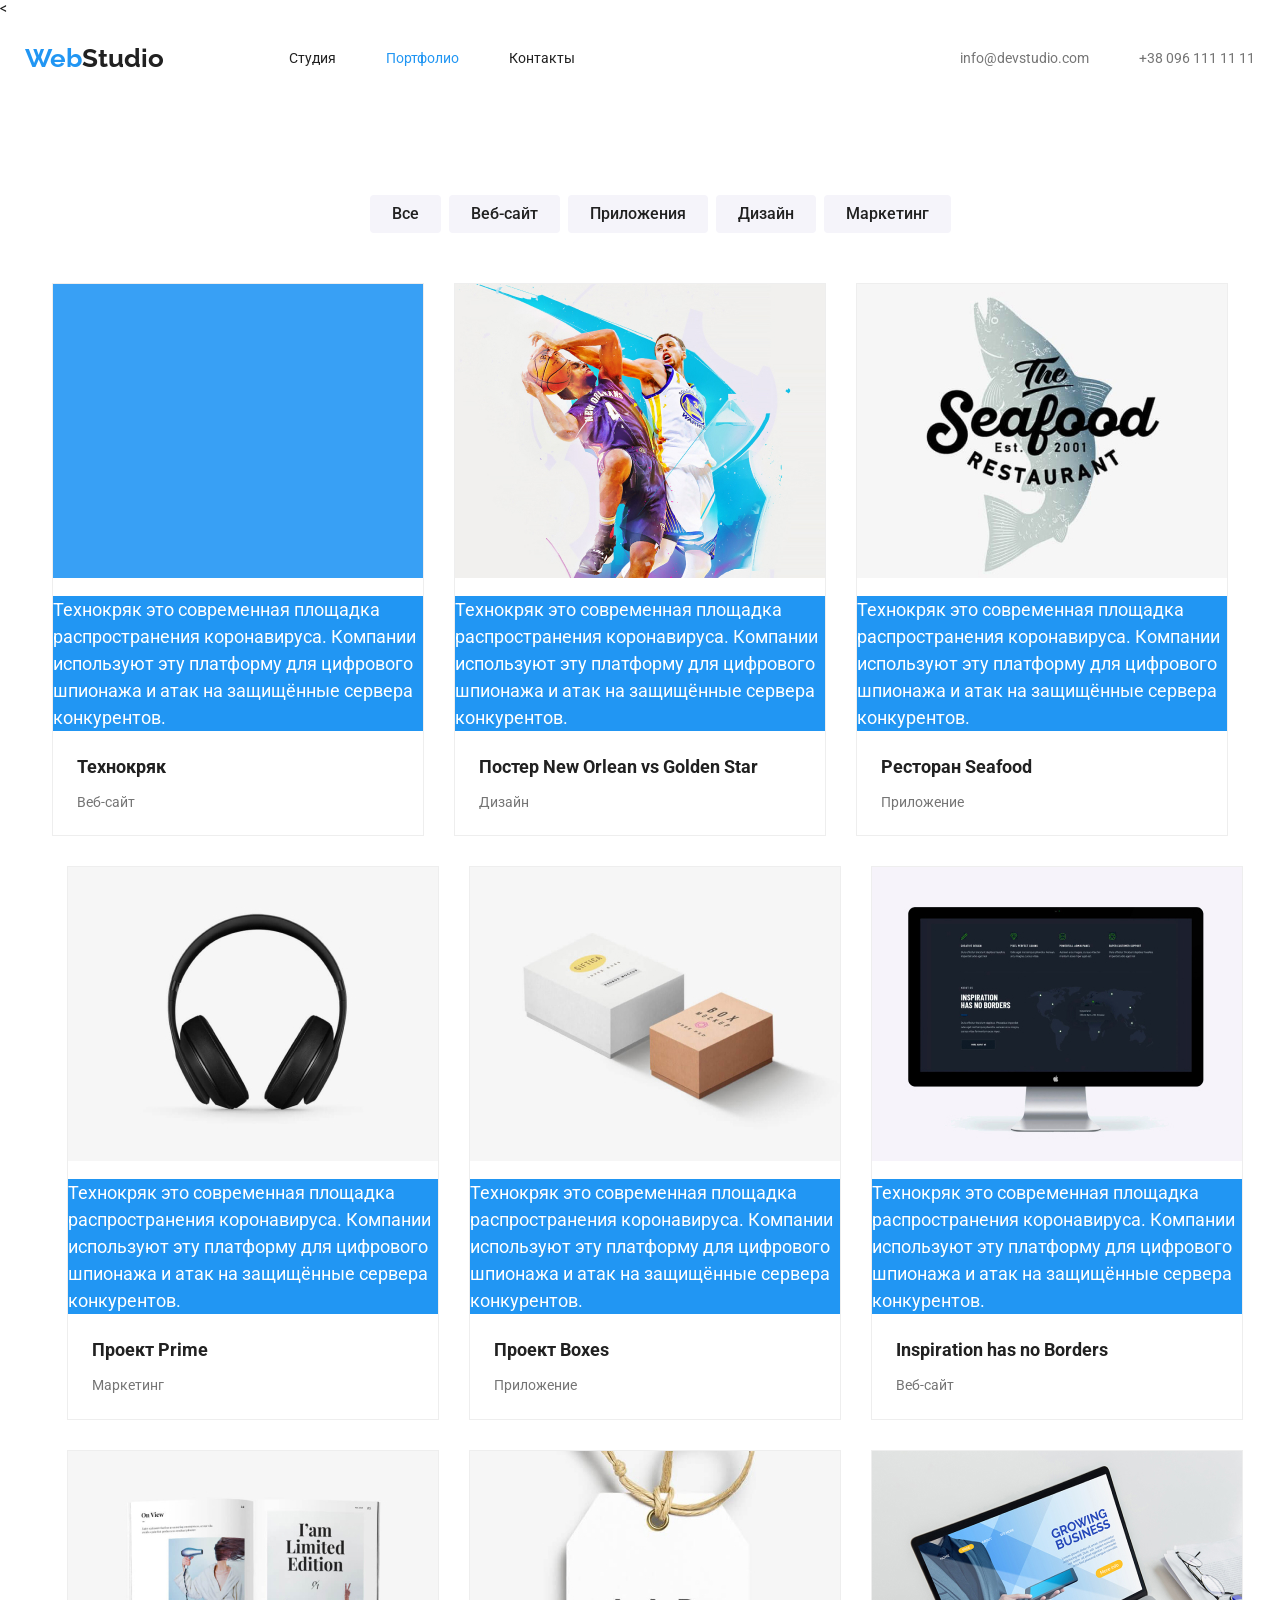
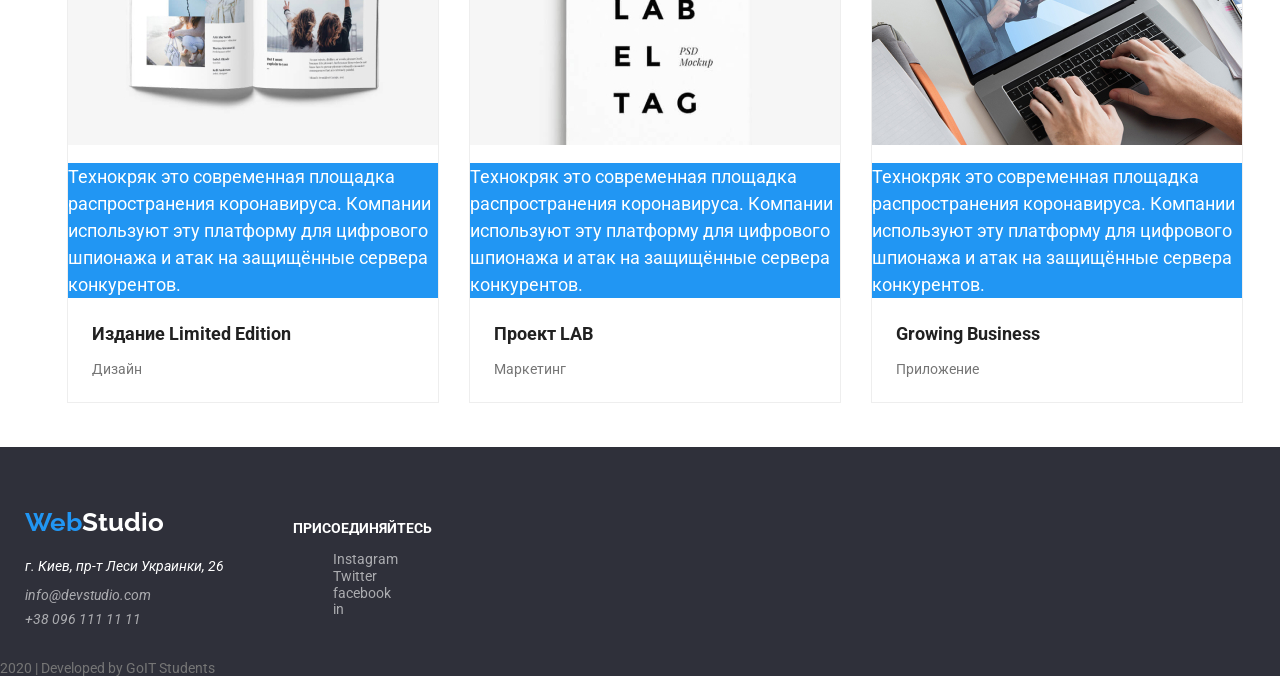
==== portfolio.html @ cf1621a4 "Геометрия элемента Внутренние и внешние отступы" ====
<!DOCTYPE html>
<html lang="en">
<head>
<meta charset="UTF-8">
<title>Portfolio</title>

<link href="https://fonts.googleapis.com/css2?family=Raleway:wght@700&family=Roboto:wght@400;700&display=swap" rel="stylesheet">

<link rel="stylesheet" type="text/css" href="./css/normalize.css">

<link rel="stylesheet" type="text/css" href="./css/styles.css">

</head>
<body>
 <header>
      < <div class="container">
         <nav class="main-nav">
              <a href="#" class="logo-navigac"><span>Web</span>Studio</a>
              <ul class="site-nav">
              <li class="item"><a href="./index.html" class="navigac perehod">Студия</a></li>
              <li class="item"><a href="#" class="navigac current">Портфолио</a></li>
              <li class="item"><a href="#" class="navigac">Контакты</a></li>
              </ul>
         
                   <ul class="adres-nav">
                   <li class="adres-item"><a href ="mailto:info@devstudio.com" class="contact">info@devstudio.com</a></li>
                   <li class="adres-item"><a href="tel:+380961111111" class="contact">+38 096 111 11 11</a></li>
                </ul>
          </nav>
      </div>  
 </header> 
 <main>
    <div class="container">
      <section> 
        <ul class="vse-knopki">
            <li class="list-vse"><a href="#" class="button">Все</a></li>
            <li class="list-vse"><a href="#" class="button">Веб-сайт</a></li>
            <li class="list-vse"><a href="#" class="button">Приложения</a></li>
             <li class="list-vse"><a href="#" class="button">Дизайн</a></li>
             <li class="list-vse"><a href="#" class="button">Маркетинг</a></li>
        </ul>
   </section>
 

   <section>
           <ul class="galeri">
              <li class="galeri-list"><a href="#">
               <img src="images/text.jpg" alt="text"/>
               <p class="text-box">Технокряк это современная площадка 
                 распространения коронавируса. Компании 
                 используют эту платформу для цифрового 
                 шпионажа и атак на защищённые сервера конкурентов.</p>
               <p class="title-box"><strong>Технокряк</strong></p>
               <p class="subtitle text-stile">Веб-сайт</p>
               </a>
              </li>
         
        <li class="galeri-list">
         <a href="#">
           <img src="images/poster.jpg" alt="poster"/>
           <p class="text-box">Технокряк это современная площадка 
            распространения коронавируса. Компании 
            используют эту платформу для цифрового 
            шпионажа и атак на защищённые сервера конкурентов.</p>
            <p class="title-box"><strong>Постер New Orlean vs Golden Star</strong></p>
             <p class="subtitle text-stile">Дизайн</p>
         </a>
       </li>

        <li class="galeri-list">
          <a href="#">
           <img src="images/restoran.jpg" alt="rest"/>
           <p class="text-box">Технокряк это современная площадка 
            распространения коронавируса. Компании 
            используют эту платформу для цифрового 
            шпионажа и атак на защищённые сервера конкурентов.</p>
          <p class="title-box"><strong>Ресторан Seafood</strong></p>
          <p class="subtitle text-stile">Приложение</p>
          </a>
       </li>
        
       <li class="galeri-list">
        <a href="#">
         <img src="images/garnitura.jpg" alt="garnitura"/>
         <p class="text-box">Технокряк это современная площадка 
           распространения коронавируса. Компании 
           используют эту платформу для цифрового 
           шпионажа и атак на защищённые сервера конкурентов.</p>
            <p class="title-box"><strong>Проект Prime</strong></p>
            <p class="subtitle text-stile">Маркетинг</p>
        </a>
       </li>
         <li class="galeri-list">
           <a href="#">
             <img src="images/korob.jpg" alt="boxes"/>
           <p class="text-box">Технокряк это современная площадка 
             распространения коронавируса. Компании 
             используют эту платформу для цифрового 
             шпионажа и атак на защищённые сервера конкурентов.</p>
           <p class="title-box"><strong>Проект Boxes</strong></p>
           <p class="subtitle text-stile">Приложение</p>
           </a>
         </li>
         <li class="galeri-list">
           <a href="">
             <img src="images/dizain.jpg" alt="monitor"/>
           <p class="text-box">Технокряк это современная площадка 
             распространения коронавируса. Компании 
             используют эту платформу для цифрового 
             шпионажа и атак на защищённые сервера конкурентов.</p>
            <p class="title-box"><strong>Inspiration has no Borders</strong></p>
            <p class="subtitle text-stile">Веб-сайт</p>
           </a>
         </li>
      
         <li class="galeri-list">
            <a href="#">
             <img src="images/book.jpg" alt="book"/>
             <p class="text-box">Технокряк это современная площадка 
              распространения коронавируса. Компании 
              используют эту платформу для цифрового 
              шпионажа и атак на защищённые сервера конкурентов.</p>
             <p class="title-box"><strong>Издание Limited Edition</strong></p>
             <p class="subtitle text-stile">Дизайн</p>
            </a>
         </li>

         <li class="galeri-list">
             <a href="#">
               <img src="images/lab.jpg" alt="lab"/>
             <p class="text-box">Технокряк это современная площадка 
               распространения коронавируса. Компании 
               используют эту платформу для цифрового 
               шпионажа и атак на защищённые сервера конкурентов.</p>
             <p class="title-box"><strong>Проект LAB</strong></p>
             <p class="subtitle text-stile">Маркетинг</p>
             </a>
         </li>

         <li class="galeri-list">
             <a href="#">
               <img src="images/destop.jpg" alt="komp"/>
             <p class="text-box">Технокряк это современная площадка 
               распространения коронавируса. Компании 
               используют эту платформу для цифрового 
               шпионажа и атак на защищённые сервера конкурентов.</p>
             <p class="title-box"><strong>Growing Business</strong></p>
             <p class="subtitle text-stile">Приложение</p>
             </a>
         </li>
       </ul>
 </section>     
</main>
    </div>
      
    
    <footer>

      <div class="container">
  
        <div class="container-foter">
          <div>
              <a href="#" class="logo-footer"><span>Web</span>Studio</a>
          <address>
              <p class="podval">г. Киев, пр-т Леси Украинки, 26</p>
  
              <ul class="link-footer">
              </li>
              <li><a href ="mailto:info@devstudio.com" class="adres-footer">info@devstudio.com</a>
              </li>    
              <li><a href="tel:+380961111111" class="adres-footer" >+38 096 111 11 11</a>
              </li>
              </ul>
          </address>
          </div>
              
          <div class="prisoedinenie">
              <p class="zaglawn">присоединяйтесь</p>
              <ul>
                 <li class="soc-seti"><a href="#" aria-label="instagram">Instagram</a></li>
                 <li class="soc-seti"><a href="#" aria-label="Twitter">Twitter</a></li>
                 <li class="soc-seti"><a href="#" aria-label="Twitter">facebook</a></li>
                 <li class="soc-seti"><a href="#" aria-label="linkedin">in</a></li>
               </ul>
      </div>    
      
  
      </div>
        </div>
            
              <p class="copirayt">2020 | Developed by GoIT Students</p>
       </footer>
  

</body>
</html>
---- css/styles.css ----
:root {
    --primary-text-color: #212121;
    --primery-fon: #FFFFFF;
    --stile-text-color: #757575;
    --color-fon-button: #F5F4FA;
     --button-text-activ:#FFFFFF;
    --activ-button-color: #2196F3;
    --activ-text-color:  #2196F3;
    --footer-fon-color: #2F303A;
    --footer-text-color: #FFFFFF;
    --logo-color: #2196F3;
    --section-komanda-color: #F5F4FA;
    --color-adress-footer: rgba(255, 255, 255, 0.6);
    --text-fon: rgba(47, 48, 58, 0.8);  
    --color-zagolovka: #FFFFFF;
    --color-border: #EEEEEE;}

body { color: var(--primary-text-color);
font-family: Roboto, sans-serif;
font-size: 14px;
background-color: var(--primery-fon);
}

li {list-style: none;
    margin-left: 0;}

/*navigac*/

.navigac:hover, .navigac:focus,
.contact:hover, .contact:focus
{color: var(--activ-text-color);
     }
    
.perehod:activ {
    color: var(--activ-text-color);
}     


.contact {color: var(--stile-text-color);
    line-height: 1.14;
           }
/*aktivnaya ssulka*/
.current {color: var(--activ-text-color);}

.container {
    width: 1230px;
    margin-left: auto;
    margin-right: auto;
    padding-left: 15px;
    padding-right: 15px;
}

/*ссылки навигации*/
.main-nav {display: flex;
align-items: center;
}

img {display: block;}

span {color: var(--logo-color);}

/*nash logotip*/
.logo-navigac {font-family: Raleway, cursive;
    font-size: 26px;
    font-weight: bold;
    line-height: 1.19;
margin-right: 85px;}    


.site-nav {display: flex;
margin-top: 0;
margin-bottom: 0;
}


.site-nav .item + .item { margin-left: 50px;}

/* menu */ 
.navigac {display: block;
    padding-top: 32px;
    padding-bottom: 32px;
    margin-top: 0;
    margin-bottom: 0;

line-height: 1.5;}

.adres-nav {display: flex;
margin-left: auto;}

.adres-nav .adres-item + .adres-item {margin-left: 50px;}



.shapka {    
        text-align: center;
           }  
.baner {margin-top: 200px;
    font-size: 44px;
    line-height: 1.88;
    color: var(--button-text-activ);
    text-transform: uppercase;
    background-color: var(--text-fon) }   
 

     /*centralnaya knopka*/  
.btn-start {
display: inline-block;
background-color: var(--activ-button-color);
border-radius: 4px;
color: var(--footer-text-color);
padding: 10px 32px;
font-size: 16px;
font-weight: 700;
line-height: 1.9;
margin-top: 30px;}   


/* 4 preimyshestva */
.advantages {display: flex;
    padding-top: 94px;
    padding-left: 0;
justify-content: center;
margin: 0;}

.advantages .list-advantages + .list-advantages{ margin-left: 30px;}

.list-advantages {width: 270px;
   }

.title-advantages {margin-top: 30px;
    margin-bottom: 0;
}

.zaglawn {
    font-weight: 700;
    text-transform: uppercase;
    line-height: 1.14;
          }

.text-pole {
            line-height: 1.7;
        color: var(--stile-text-color);
        margin-top: 10px;
        margin-bottom: 0;
         }          


/* fon 3 elementov na preimyshestvax*/
.rabota {text-align: center;}

.title-section   {
    margin-top: 94px;
    margin-bottom: 50px;

    font-size: 36px;
       display: inline-block;
    line-height: 1.7;
    }   

.works { display: flex; justify-content: center;
padding-left: 0;
margin-top: 0;
margin-bottom: 0;}


.works .works-list + .works-list {margin-left: 30px;}

.list-works {width: 370px;}

h2 {color: var(--button-text-activ);
    background-color: var(--text-fon);
   padding-top: 27px;
padding-bottom: 27px;
margin-bottom: 94px;
}

/* komanda 4 elementa*/

.komanda {background-color: var(--section-komanda-color);
 text-align: center; }

.sotrudnik {display: flex;
    justify-content: center;
  padding-bottom: 94px;
margin-top: 0;
margin-bottom: 0;
padding-left: 0;} 

.sotrudnik .sotrudnik-list + .sotrudnik-list {
    margin-left: 30px;
}

h3 { display: inline-block;
    margin-top: 30px;
    margin-bottom: 0;
    
font-size: 16px;
line-height: 1.9;}

.social-links { margin-top: 10px;
    margin-bottom: 16px;
    
    line-height: 1.8; 
    color: var(--stile-text-color);}


/* postoyannue klientu */

.klientu {text-align: center;}

.klientu-list {display: flex; margin-top: 0;
margin-bottom: 94px;}

.klientu-list .klientu-items + .klientu-items {margin-left: 30px;}

/* footer*/
footer {font-family: Roboto;
    color: var(--footer-text-color);
    background-color: var(--footer-fon-color);
     font-size: 14px;
  line-height: 1.19;
  padding-top: 60px;
      }

.container-foter {display: flex;
}    

.podval {margin-top: 20px;
margin-bottom: 0;}

.link-footer {padding-left: 0;
    margin-top: 9px;
}

.prisoedinenie {margin-left: 69px;}

.logo-footer {
    color: var(--footer-text-color);
    font-family: Raleway;
    font-style: normal;
    font-weight: bold;
    font-size: 26px;
   }

.adres-footer {color: var(--color-adress-footer) ; 
    line-height: 1.7;
      } 



.soc-seti > a {color: var(--color-adress-footer);}


 
.copirayt {color: var(--stile-text-color);}



      /* Vkladka Portfolio*/
.button 
        {display: inline-block;
        background-color: var(--color-fon-button);
        border-radius: 4px;
         padding: 6px 22px;
         font-size: 16px;
         font-weight: 500;
         line-height: 1.6;}

.button:hover,
.button:focus {
    background-color: var(--activ-button-color);
    color: var(--button-text-activ);
           }         

.vse-knopki{display: flex;
justify-content: center;
margin-bottom: 50px;
margin-top: 0;
margin-top: 94px;}

.vse-knopki .list-vse + .list-vse {margin-left: 8px;}

.galeri {display: flex;
    flex-wrap: wrap;
    padding-left: 0;
    margin-top: 0;
    justify-content: center;
}

.galeri-list {width: 370px;
border: 1px solid var(--color-border);
margin-bottom: 30px;
}

.galeri .galeri-list + .galeri-list {margin-left: 30px;}


.text-box {color:#FFFFFF;
font-size: 18px;
line-height: 1.5;
background-color: #2196F3;}

.title-box {margin-left: 24px;
    font-size: 18px;
    line-height: 2;
    margin-bottom: 4px;
     }

.subtitle {margin-left: 24px;
    margin-top: 0;
    margin-bottom: 20px;
       line-height: 1.9;
       color: var(--stile-text-color);
       }
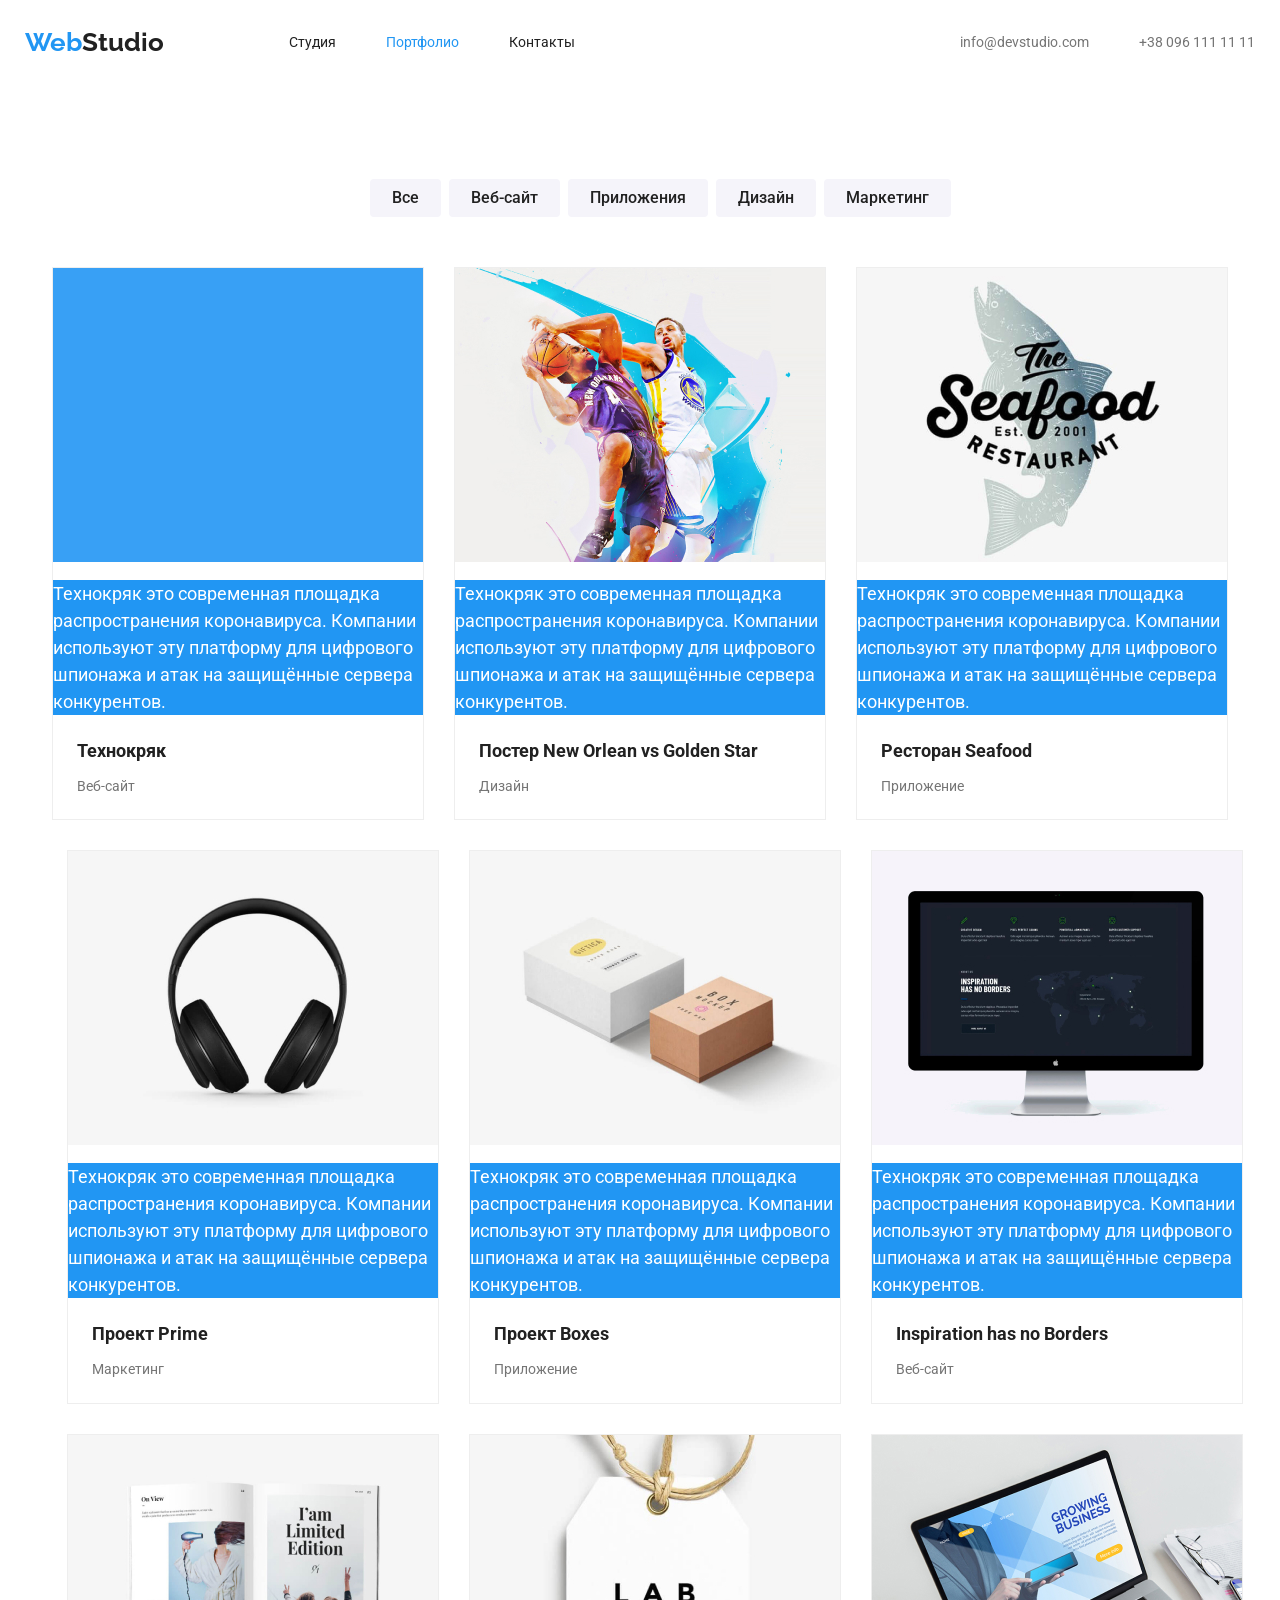
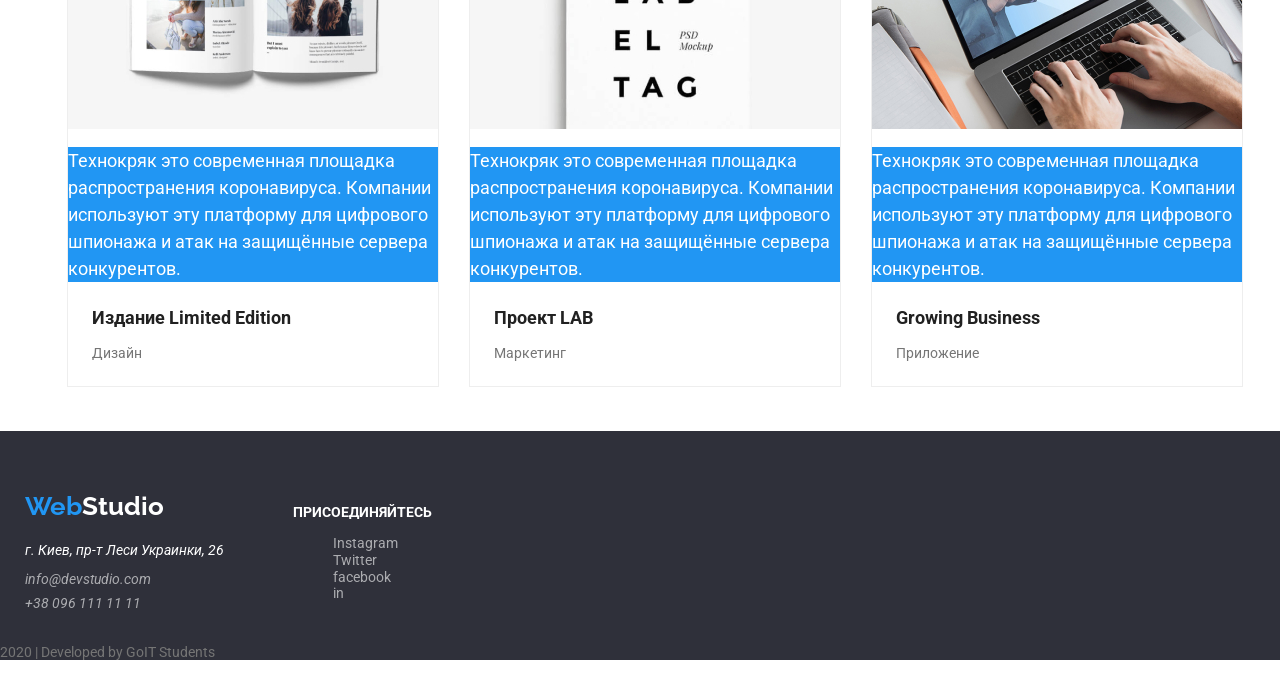
==== commit f67f5628: "удаление ошибки удаление ошибки" ====
--- a/portfolio.html
+++ b/portfolio.html
@@ -13,7 +13,7 @@
 </head>
 <body>
  <header>
-      < <div class="container">
+      <div class="container">
          <nav class="main-nav">
               <a href="#" class="logo-navigac"><span>Web</span>Studio</a>
               <ul class="site-nav">
@@ -149,9 +149,10 @@
              </a>
          </li>
        </ul>
- </section>     
+ </section> 
+</div>    
 </main>
-    </div>
+   
       
     
     <footer>
@@ -165,7 +166,6 @@
               <p class="podval">г. Киев, пр-т Леси Украинки, 26</p>
   
               <ul class="link-footer">
-              </li>
               <li><a href ="mailto:info@devstudio.com" class="adres-footer">info@devstudio.com</a>
               </li>    
               <li><a href="tel:+380961111111" class="adres-footer" >+38 096 111 11 11</a>
@@ -190,7 +190,5 @@
             
               <p class="copirayt">2020 | Developed by GoIT Students</p>
        </footer>
-  
-
 </body>
 </html>
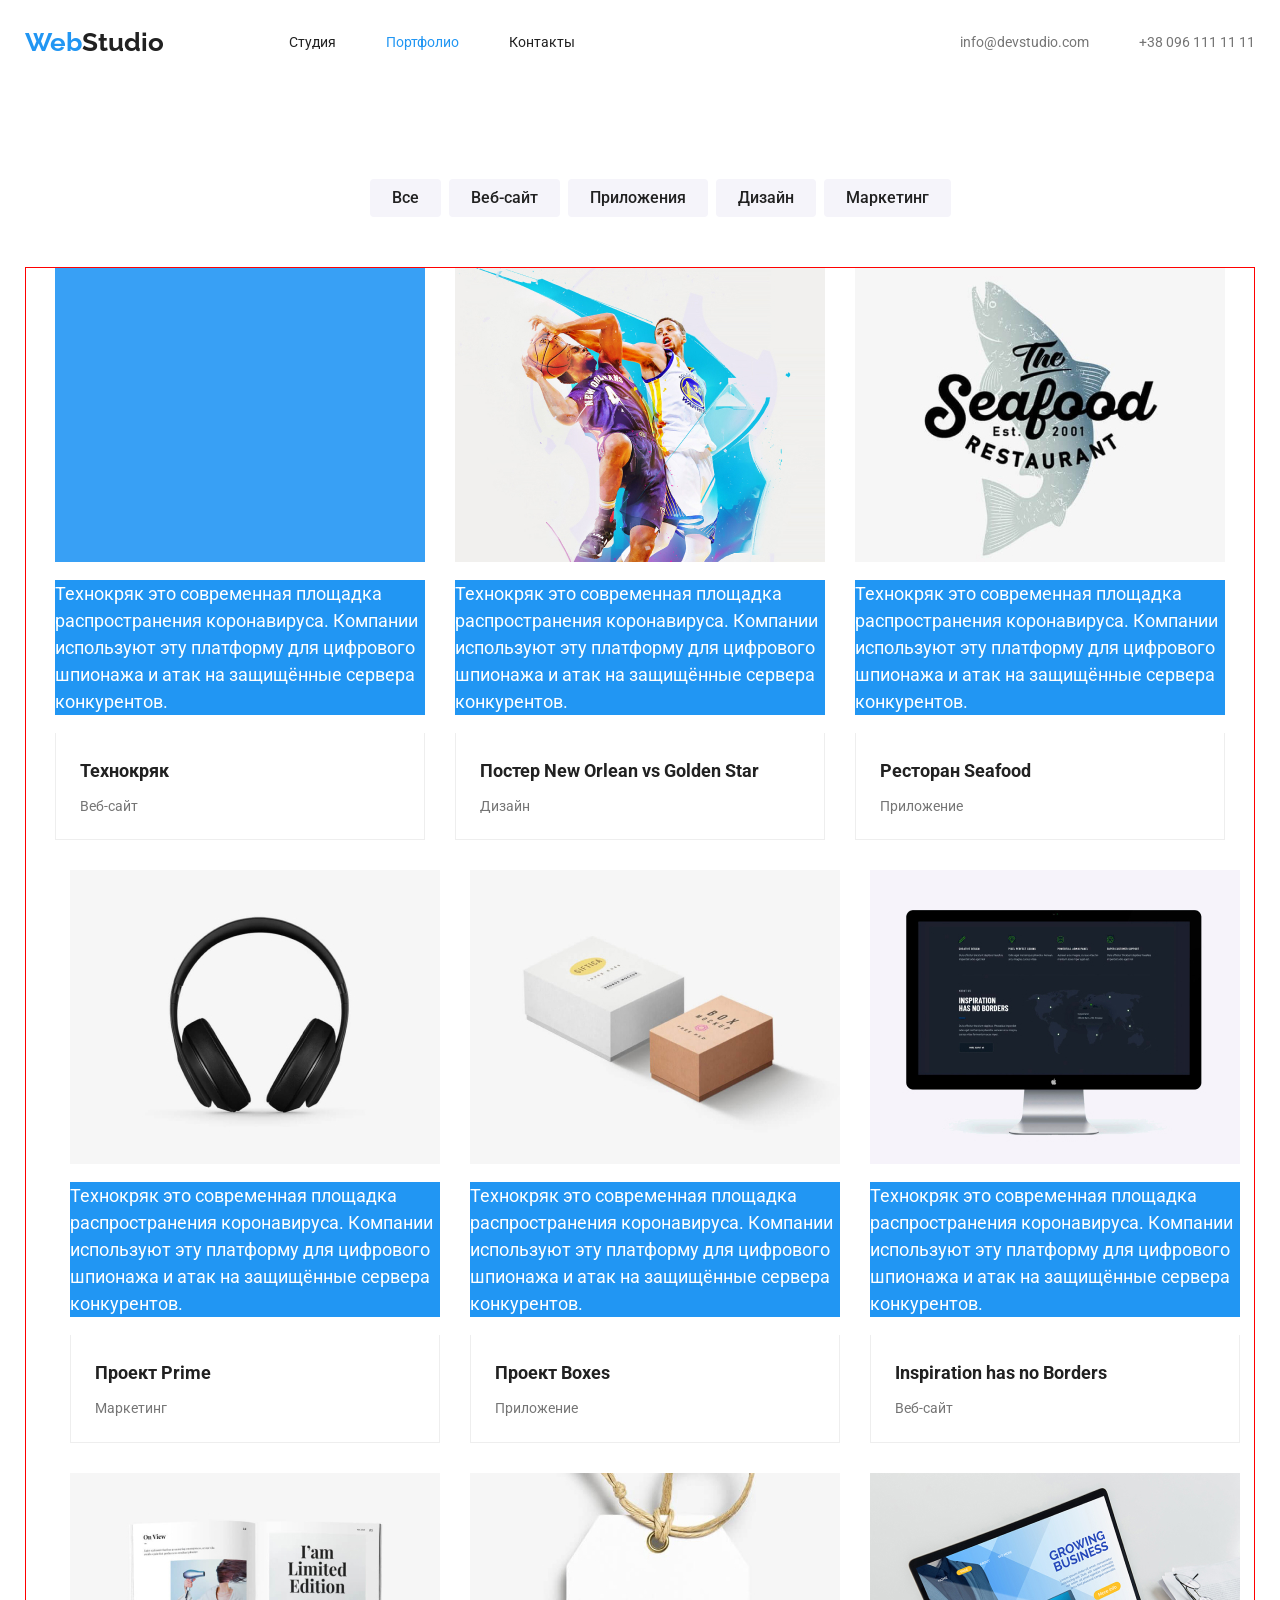
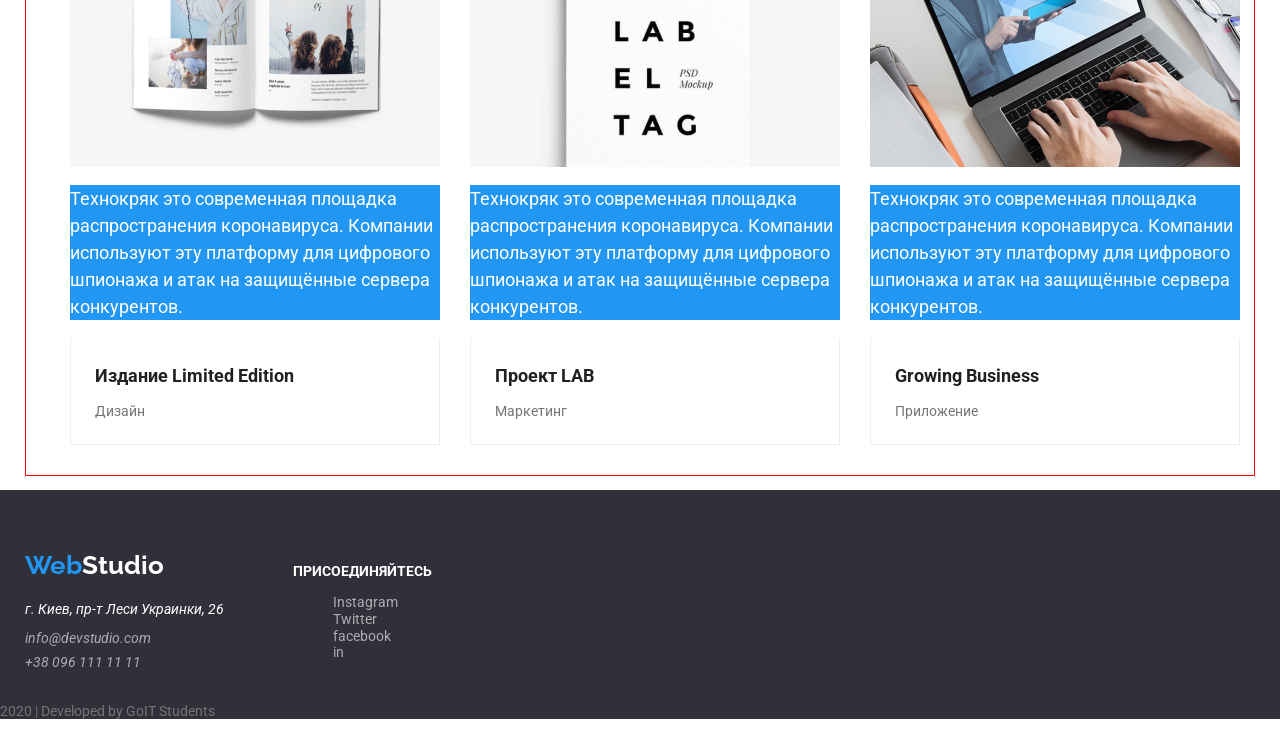
==== commit fa292a32: "Бордер на карточку Добавляем левый, правый и нижний бордер" ====
--- a/portfolio.html
+++ b/portfolio.html
@@ -50,9 +50,12 @@
                  распространения коронавируса. Компании 
                  используют эту платформу для цифрового 
                  шпионажа и атак на защищённые сервера конкурентов.</p>
-               <p class="title-box"><strong>Технокряк</strong></p>
-               <p class="subtitle text-stile">Веб-сайт</p>
-               </a>
+                 <div class="cart-content">
+                  <p class="title-box"><strong>Технокряк</strong></p>
+                  <p class="subtitle text-stile">Веб-сайт</p>
+                  </a>
+                 </div>
+             
               </li>
          
         <li class="galeri-list">
@@ -62,8 +65,11 @@
             распространения коронавируса. Компании 
             используют эту платформу для цифрового 
             шпионажа и атак на защищённые сервера конкурентов.</p>
+           <div class="cart-content">
             <p class="title-box"><strong>Постер New Orlean vs Golden Star</strong></p>
-             <p class="subtitle text-stile">Дизайн</p>
+            <p class="subtitle text-stile">Дизайн</p>
+           </div>
+            
          </a>
        </li>
 
@@ -74,8 +80,10 @@
             распространения коронавируса. Компании 
             используют эту платформу для цифрового 
             шпионажа и атак на защищённые сервера конкурентов.</p>
-          <p class="title-box"><strong>Ресторан Seafood</strong></p>
+          <div class="cart-content">
+            <p class="title-box"><strong>Ресторан Seafood</strong></p>
           <p class="subtitle text-stile">Приложение</p>
+          </div> 
           </a>
        </li>
         
@@ -86,9 +94,11 @@
            распространения коронавируса. Компании 
            используют эту платформу для цифрового 
            шпионажа и атак на защищённые сервера конкурентов.</p>
-            <p class="title-box"><strong>Проект Prime</strong></p>
+            <div class="cart-content">
+              <p class="title-box"><strong>Проект Prime</strong></p>
             <p class="subtitle text-stile">Маркетинг</p>
         </a>
+            </div>
        </li>
          <li class="galeri-list">
            <a href="#">
@@ -97,8 +107,10 @@
              распространения коронавируса. Компании 
              используют эту платформу для цифрового 
              шпионажа и атак на защищённые сервера конкурентов.</p>
-           <p class="title-box"><strong>Проект Boxes</strong></p>
-           <p class="subtitle text-stile">Приложение</p>
+           <div class="cart-content">
+            <p class="title-box"><strong>Проект Boxes</strong></p>
+            <p class="subtitle text-stile">Приложение</p>
+           </div>
            </a>
          </li>
          <li class="galeri-list">
@@ -108,9 +120,11 @@
              распространения коронавируса. Компании 
              используют эту платформу для цифрового 
              шпионажа и атак на защищённые сервера конкурентов.</p>
-            <p class="title-box"><strong>Inspiration has no Borders</strong></p>
+            <div class="cart-content">
+              <p class="title-box"><strong>Inspiration has no Borders</strong></p>
             <p class="subtitle text-stile">Веб-сайт</p>
            </a>
+            </div>
          </li>
       
          <li class="galeri-list">
@@ -120,8 +134,10 @@
               распространения коронавируса. Компании 
               используют эту платформу для цифрового 
               шпионажа и атак на защищённые сервера конкурентов.</p>
-             <p class="title-box"><strong>Издание Limited Edition</strong></p>
-             <p class="subtitle text-stile">Дизайн</p>
+             <div class="cart-content">
+              <p class="title-box"><strong>Издание Limited Edition</strong></p>
+              <p class="subtitle text-stile">Дизайн</p>
+             </div>
             </a>
          </li>
 
@@ -132,8 +148,10 @@
                распространения коронавируса. Компании 
                используют эту платформу для цифрового 
                шпионажа и атак на защищённые сервера конкурентов.</p>
-             <p class="title-box"><strong>Проект LAB</strong></p>
-             <p class="subtitle text-stile">Маркетинг</p>
+             <div class="cart-content">
+              <p class="title-box"><strong>Проект LAB</strong></p>
+              <p class="subtitle text-stile">Маркетинг</p>
+             </div>
              </a>
          </li>
 
@@ -144,8 +162,10 @@
                распространения коронавируса. Компании 
                используют эту платформу для цифрового 
                шпионажа и атак на защищённые сервера конкурентов.</p>
-             <p class="title-box"><strong>Growing Business</strong></p>
-             <p class="subtitle text-stile">Приложение</p>
+             <div class="cart-content">
+              <p class="title-box"><strong>Growing Business</strong></p>
+              <p class="subtitle text-stile">Приложение</p>
+             </div>
              </a>
          </li>
        </ul>
--- a/css/styles.css
+++ b/css/styles.css
@@ -186,6 +186,8 @@
 margin-bottom: 0;
 padding-left: 0;} 
 
+.fon-sotrudnik {background-color: var(--primery-fon) ;} 
+
 .sotrudnik .sotrudnik-list + .sotrudnik-list {
     margin-left: 30px;
 }
@@ -285,12 +287,23 @@
     padding-left: 0;
     margin-top: 0;
     justify-content: center;
+    border: 1px solid red;
 }
 
 .galeri-list {width: 370px;
-border: 1px solid var(--color-border);
 margin-bottom: 30px;
 }
+
+.cart-content {  
+     border-bottom: 1px solid var(--color-border);
+     border-left: 1px solid var(--color-border);
+     border-right: 1px solid var(--color-border);
+     padding-left: 24px;
+     padding-right: 24px;
+     padding-top: 20px;
+     padding-bottom: 20px;
+  }
+
 
 .galeri .galeri-list + .galeri-list {margin-left: 30px;}
 
@@ -300,15 +313,14 @@
 line-height: 1.5;
 background-color: #2196F3;}
 
-.title-box {margin-left: 24px;
+.title-box {margin-top: 0;
+    margin-bottom: 4px;
     font-size: 18px;
     line-height: 2;
-    margin-bottom: 4px;
-     }
-
-.subtitle {margin-left: 24px;
-    margin-top: 0;
-    margin-bottom: 20px;
-       line-height: 1.9;
+      }
+
+.subtitle {margin-top: 0;
+    margin-bottom: 0;
+     line-height: 1.9;
        color: var(--stile-text-color);
        }          
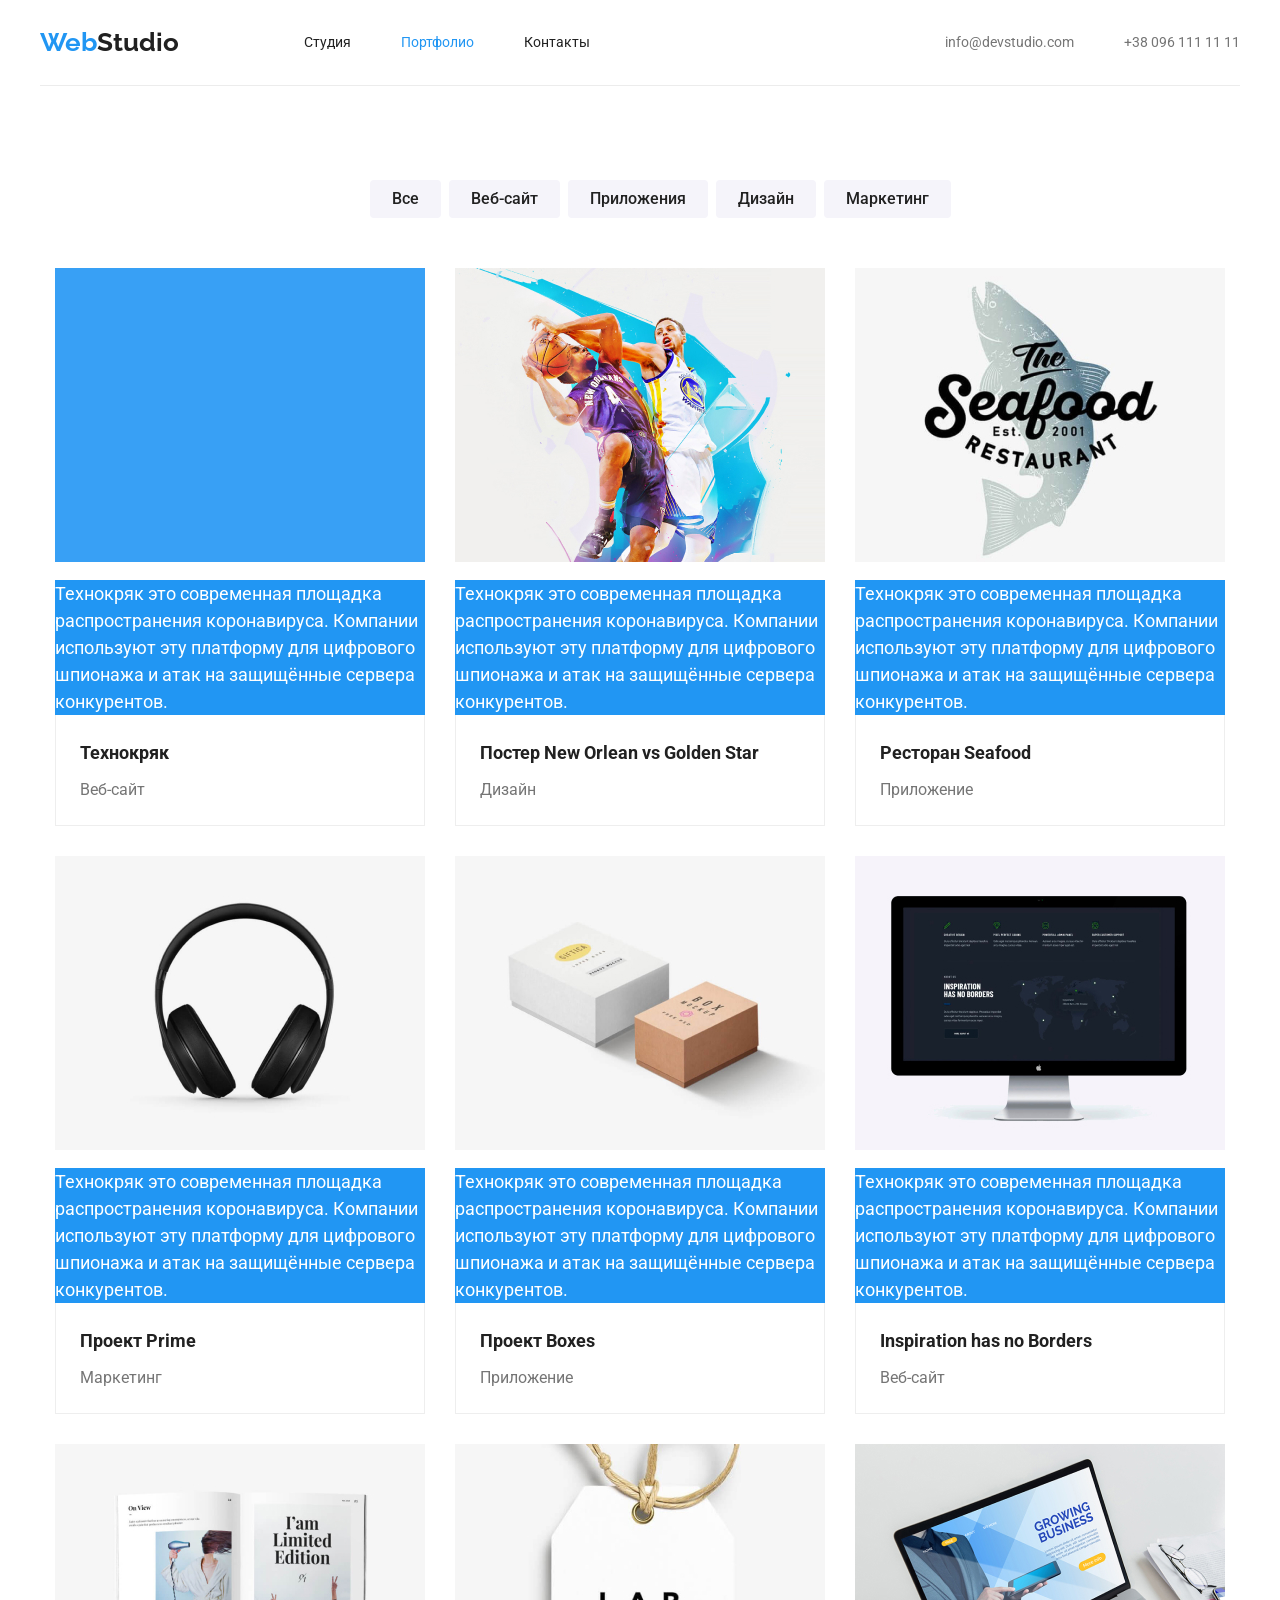
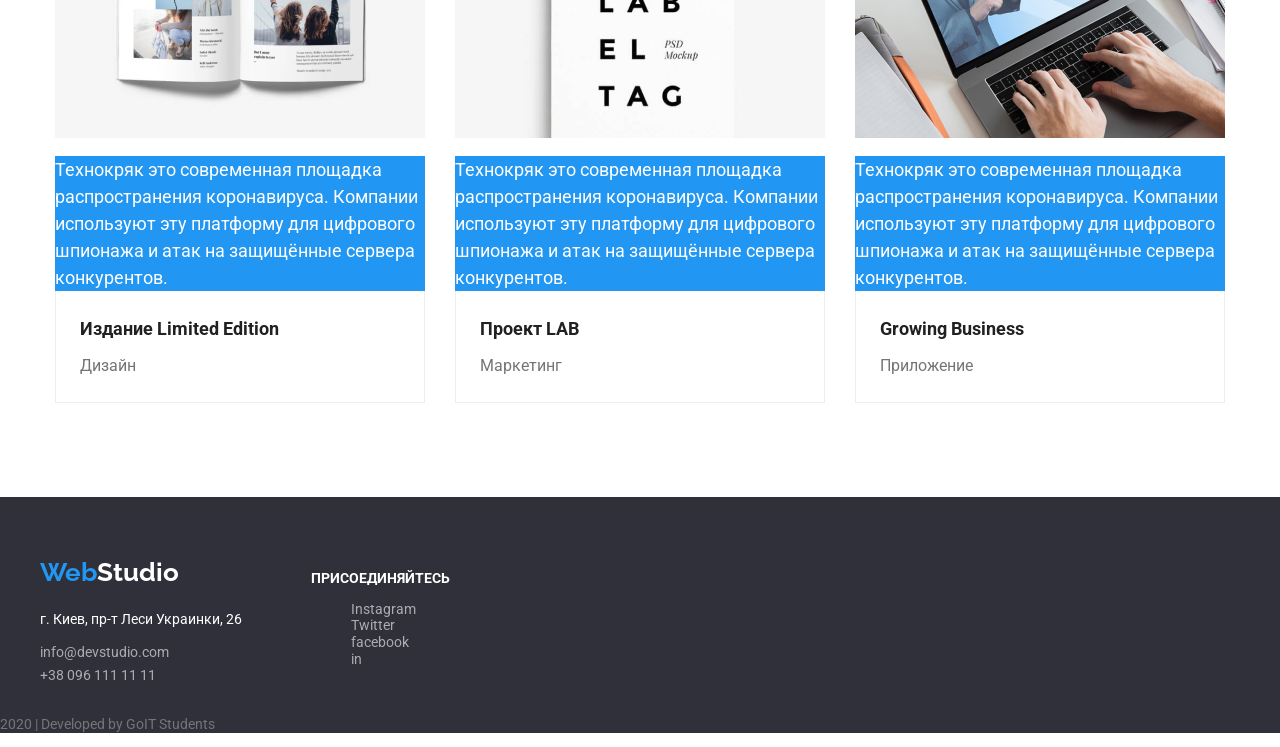
==== commit c3b547fb: "правки по отступам и разметке" ====
--- a/portfolio.html
+++ b/portfolio.html
@@ -31,7 +31,8 @@
  </header> 
  <main>
     <div class="container">
-      <section> 
+      <section>
+        <h1 class="title-galeri">примеры работ</h1>
         <ul class="vse-knopki">
             <li class="list-vse"><a href="#" class="button">Все</a></li>
             <li class="list-vse"><a href="#" class="button">Веб-сайт</a></li>
@@ -42,20 +43,20 @@
    </section>
  
 
-   <section>
+   <section>  
            <ul class="galeri">
-              <li class="galeri-list"><a href="#">
-               <img src="images/text.jpg" alt="text"/>
-               <p class="text-box">Технокряк это современная площадка 
-                 распространения коронавируса. Компании 
-                 используют эту платформу для цифрового 
-                 шпионажа и атак на защищённые сервера конкурентов.</p>
-                 <div class="cart-content">
-                  <p class="title-box"><strong>Технокряк</strong></p>
-                  <p class="subtitle text-stile">Веб-сайт</p>
-                  </a>
-                 </div>
-             
+              <li class="galeri-list">
+              <a href="#">
+                <img src="images/text.jpg" alt="text"/>
+                <p class="text-box">Технокряк это современная площадка 
+                  распространения коронавируса. Компании 
+                  используют эту платформу для цифрового 
+                  шпионажа и атак на защищённые сервера конкурентов.</p>
+                  <div class="cart-content">
+                   <p class="title-box"><strong>Технокряк</strong></p>
+                   <h2 class="subtitle text-stile">Веб-сайт</h2>
+                  </div>
+              </a>
               </li>
          
         <li class="galeri-list">
@@ -67,7 +68,7 @@
             шпионажа и атак на защищённые сервера конкурентов.</p>
            <div class="cart-content">
             <p class="title-box"><strong>Постер New Orlean vs Golden Star</strong></p>
-            <p class="subtitle text-stile">Дизайн</p>
+            <h2 class="subtitle text-stile">Дизайн</h2>
            </div>
             
          </a>
@@ -82,23 +83,24 @@
             шпионажа и атак на защищённые сервера конкурентов.</p>
           <div class="cart-content">
             <p class="title-box"><strong>Ресторан Seafood</strong></p>
-          <p class="subtitle text-stile">Приложение</p>
+          <h3 class="subtitle text-stile">Приложение</h3>
           </div> 
           </a>
        </li>
         
        <li class="galeri-list">
-        <a href="#">
-         <img src="images/garnitura.jpg" alt="garnitura"/>
-         <p class="text-box">Технокряк это современная площадка 
-           распространения коронавируса. Компании 
-           используют эту платформу для цифрового 
-           шпионажа и атак на защищённые сервера конкурентов.</p>
-            <div class="cart-content">
-              <p class="title-box"><strong>Проект Prime</strong></p>
-            <p class="subtitle text-stile">Маркетинг</p>
+        <a  href="#">
+          <img src="images/garnitura.jpg" alt="garnitura"/>
+          <p class="text-box">Технокряк это современная площадка 
+            распространения коронавируса. Компании 
+            используют эту платформу для цифрового 
+            шпионажа и атак на защищённые сервера конкурентов.</p>
+             <div class="cart-content">
+               <p class="title-box"><strong>Проект Prime</strong></p>
+             <h3 class="subtitle text-stile">Маркетинг</h3>
+             </div>
         </a>
-            </div>
+        
        </li>
          <li class="galeri-list">
            <a href="#">
@@ -123,8 +125,8 @@
             <div class="cart-content">
               <p class="title-box"><strong>Inspiration has no Borders</strong></p>
             <p class="subtitle text-stile">Веб-сайт</p>
-           </a>
-            </div>
+              </div>
+              </a>
          </li>
       
          <li class="galeri-list">
--- a/css/styles.css
+++ b/css/styles.css
@@ -43,16 +43,15 @@
 .current {color: var(--activ-text-color);}
 
 .container {
-    width: 1230px;
+    width: 1200px;
     margin-left: auto;
     margin-right: auto;
-    padding-left: 15px;
-    padding-right: 15px;
-}
+   }
 
 /*ссылки навигации*/
 .main-nav {display: flex;
 align-items: center;
+border-bottom: 1px solid #ECECEC;
 }
 
 img {display: block;}
@@ -167,7 +166,7 @@
 
 .list-works {width: 370px;}
 
-h2 {color: var(--button-text-activ);
+.works-title {color: var(--button-text-activ);
     background-color: var(--text-fon);
    padding-top: 27px;
 padding-bottom: 27px;
@@ -192,7 +191,7 @@
     margin-left: 30px;
 }
 
-h3 { display: inline-block;
+.title-sotrudnik { display: inline-block;
     margin-top: 30px;
     margin-bottom: 0;
     
@@ -205,13 +204,23 @@
     line-height: 1.8; 
     color: var(--stile-text-color);}
 
+.seti {display: flex;
+     padding-left: 0;
+     padding-bottom: 24px;
+    justify-content: center;
+}
+.seti .link-seti + .link-seti {margin-left: 10px;}
+
 
 /* postoyannue klientu */
 
 .klientu {text-align: center;}
 
-.klientu-list {display: flex; margin-top: 0;
-margin-bottom: 94px;}
+.klientu-list {display: flex;
+     margin-top: 0;
+margin-bottom: 94px;
+padding-left: 0;
+justify-content: center;}
 
 .klientu-list .klientu-items + .klientu-items {margin-left: 30px;}
 
@@ -227,8 +236,11 @@
 .container-foter {display: flex;
 }    
 
+address {font-style: inherit;}
+
 .podval {margin-top: 20px;
-margin-bottom: 0;}
+margin-bottom: 0;
+line-height: 1.7;}
 
 .link-footer {padding-left: 0;
     margin-top: 9px;
@@ -245,10 +257,8 @@
    }
 
 .adres-footer {color: var(--color-adress-footer) ; 
-    line-height: 1.7;
-      } 
-
-
+    line-height: 1.7; 
+         } 
 
 .soc-seti > a {color: var(--color-adress-footer);}
 
@@ -282,33 +292,37 @@
 
 .vse-knopki .list-vse + .list-vse {margin-left: 8px;}
 
+.title-galeri, .title-advantage {margin: 0;
+height: 0;
+color: transparent;}
+
 .galeri {display: flex;
     flex-wrap: wrap;
     padding-left: 0;
     margin-top: 0;
+    margin-bottom: 94px;
     justify-content: center;
-    border: 1px solid red;
 }
 
 .galeri-list {width: 370px;
 margin-bottom: 30px;
-}
+margin-right: 30px;
+}
+.galeri-list:nth-child(3n) {margin-right: 0;}
+.galeri-list:nth-last-child(-n+3) {margin-bottom: 0;}
 
 .cart-content {  
      border-bottom: 1px solid var(--color-border);
      border-left: 1px solid var(--color-border);
      border-right: 1px solid var(--color-border);
-     padding-left: 24px;
-     padding-right: 24px;
-     padding-top: 20px;
-     padding-bottom: 20px;
+     padding: 20px 24px;
   }
 
 
-.galeri .galeri-list + .galeri-list {margin-left: 30px;}
-
-
-.text-box {color:#FFFFFF;
+
+.text-box {
+    margin-bottom: 0;
+    color:#FFFFFF;
 font-size: 18px;
 line-height: 1.5;
 background-color: #2196F3;}
@@ -323,4 +337,5 @@
     margin-bottom: 0;
      line-height: 1.9;
        color: var(--stile-text-color);
-       }          +font-size: 16px;
+font-weight: normal;}          
